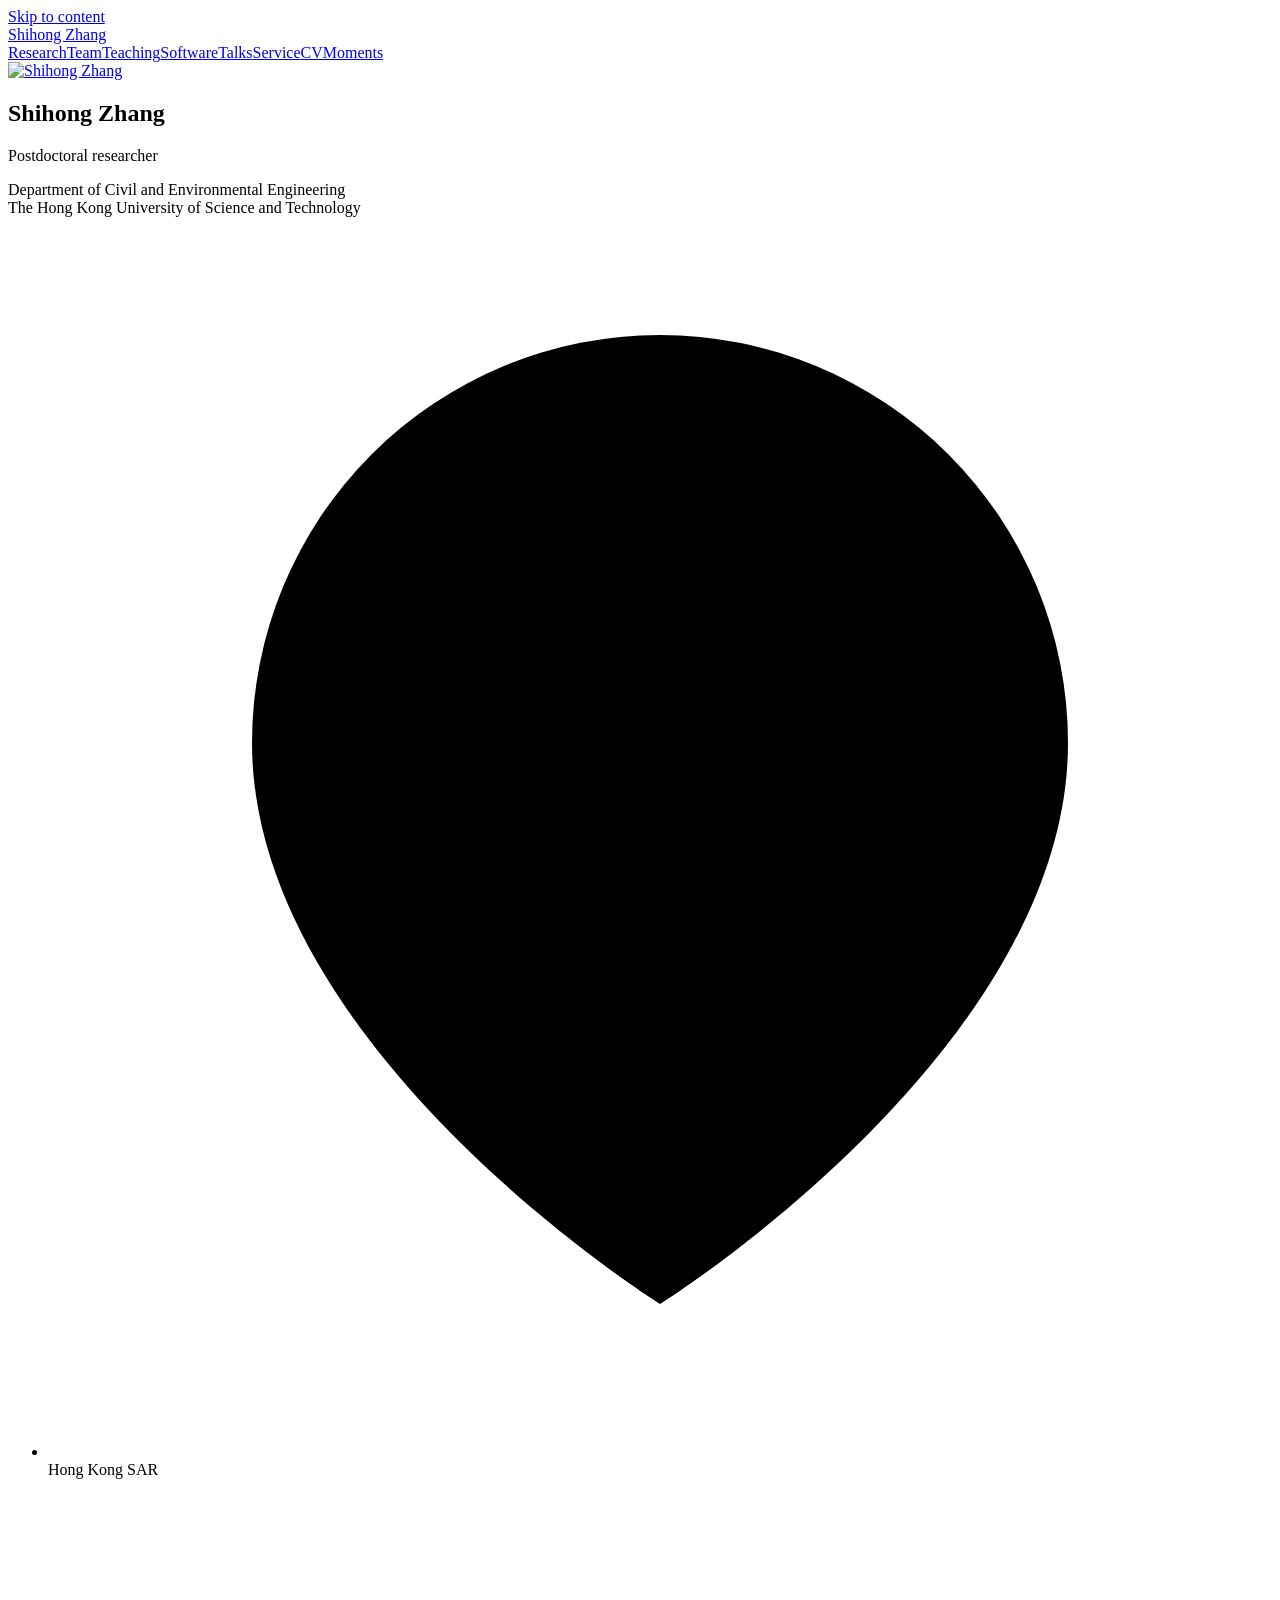
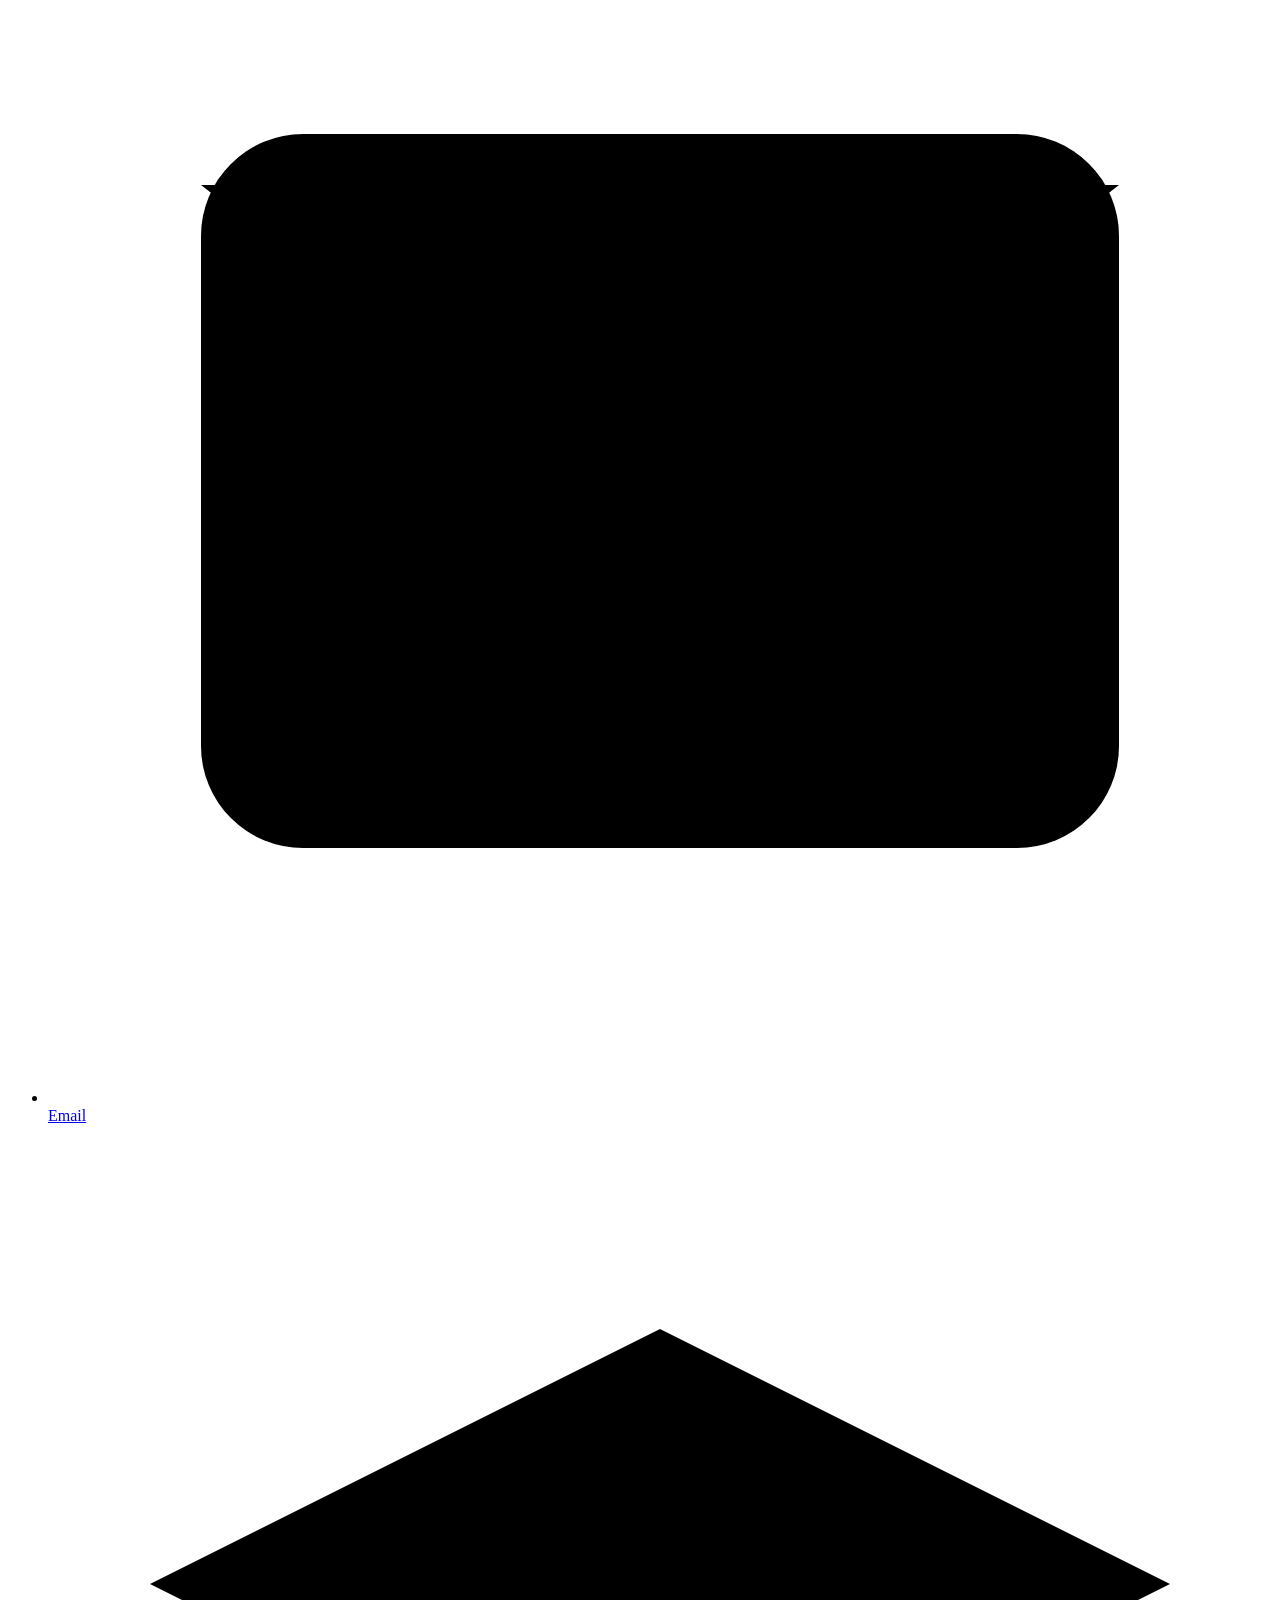
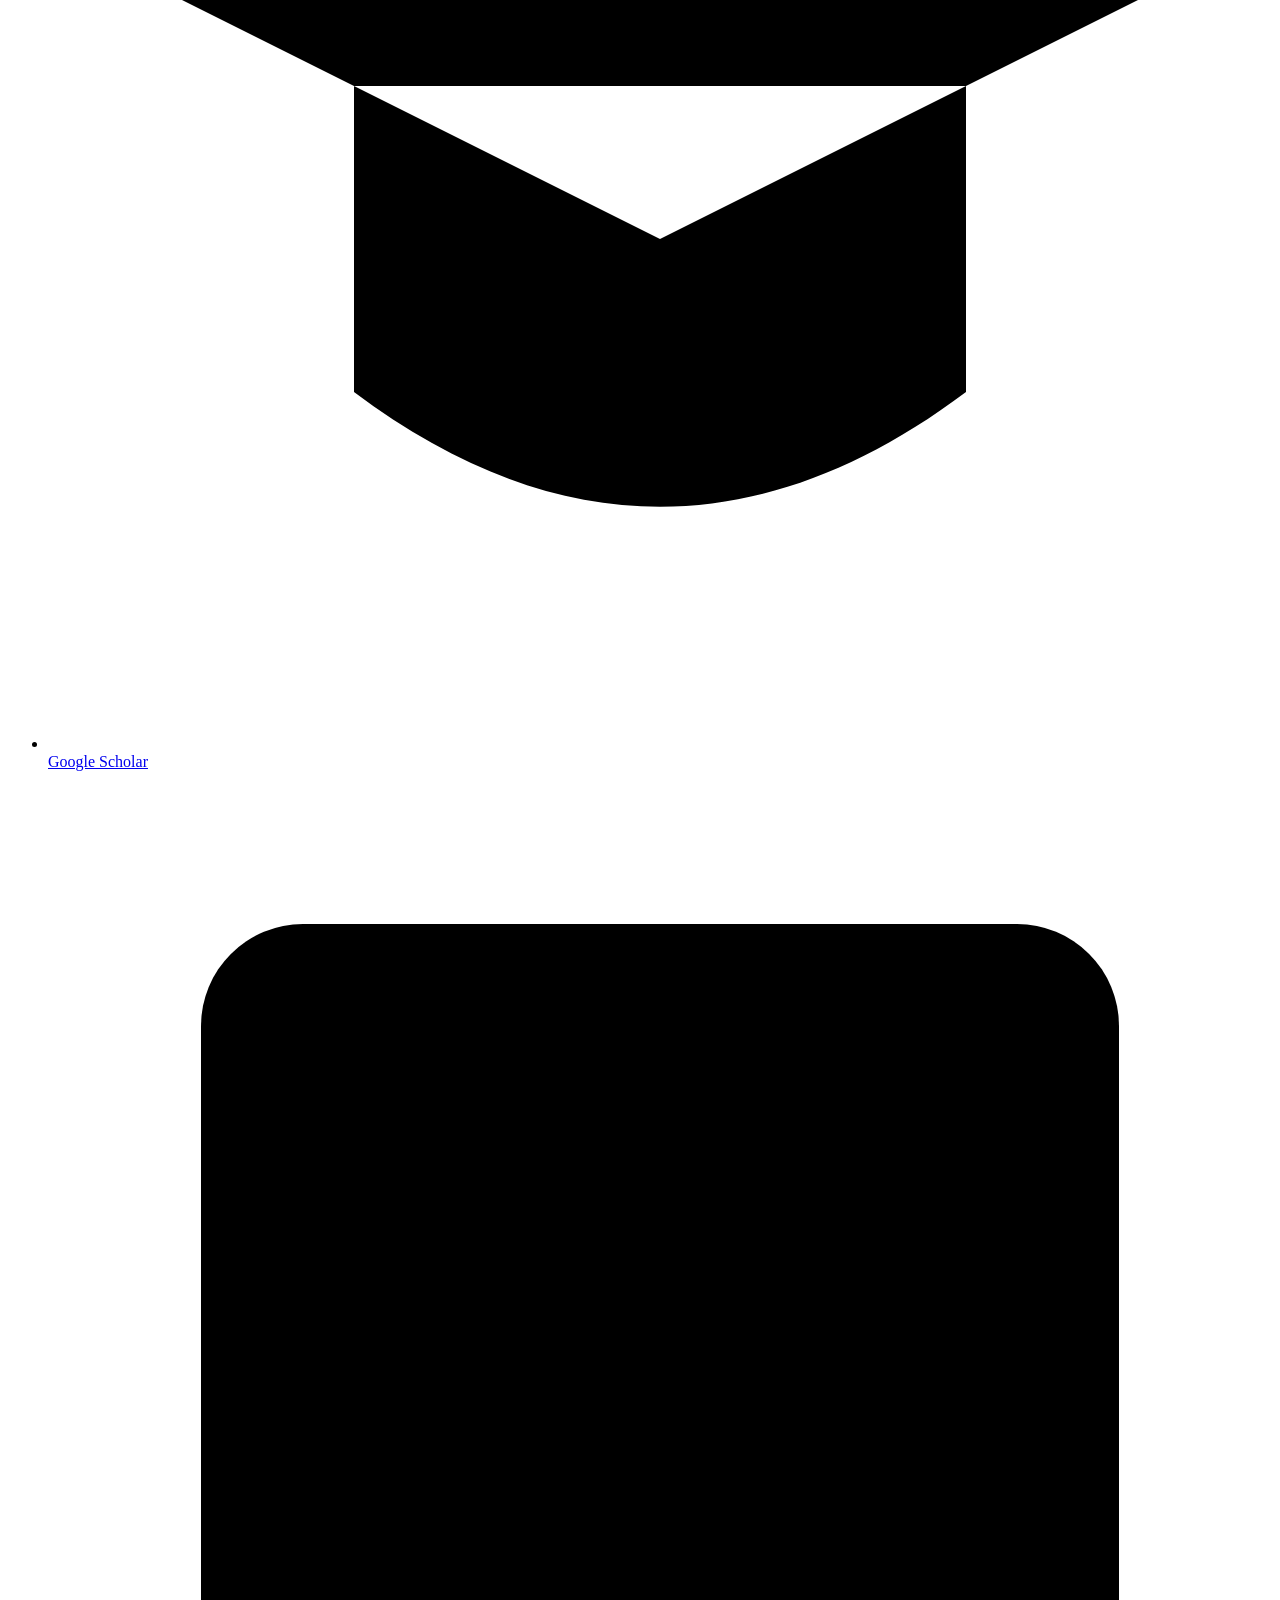
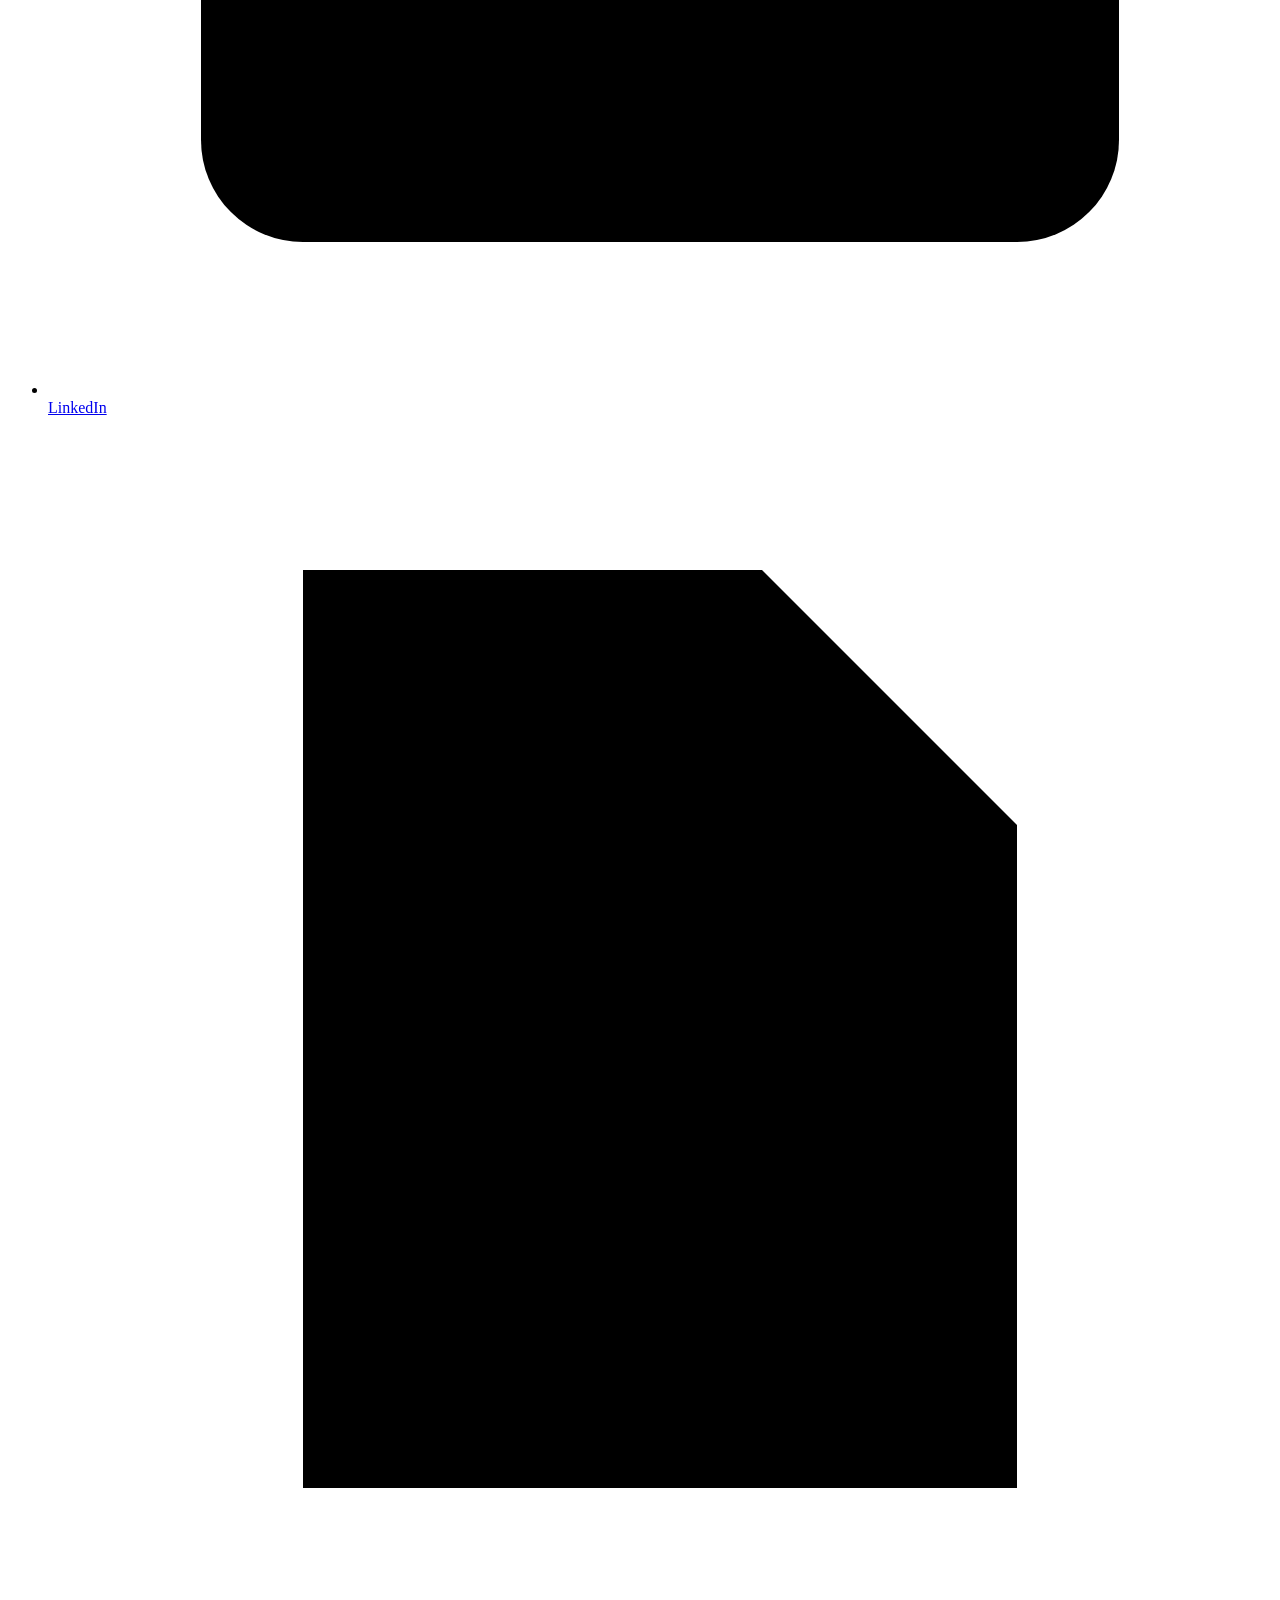
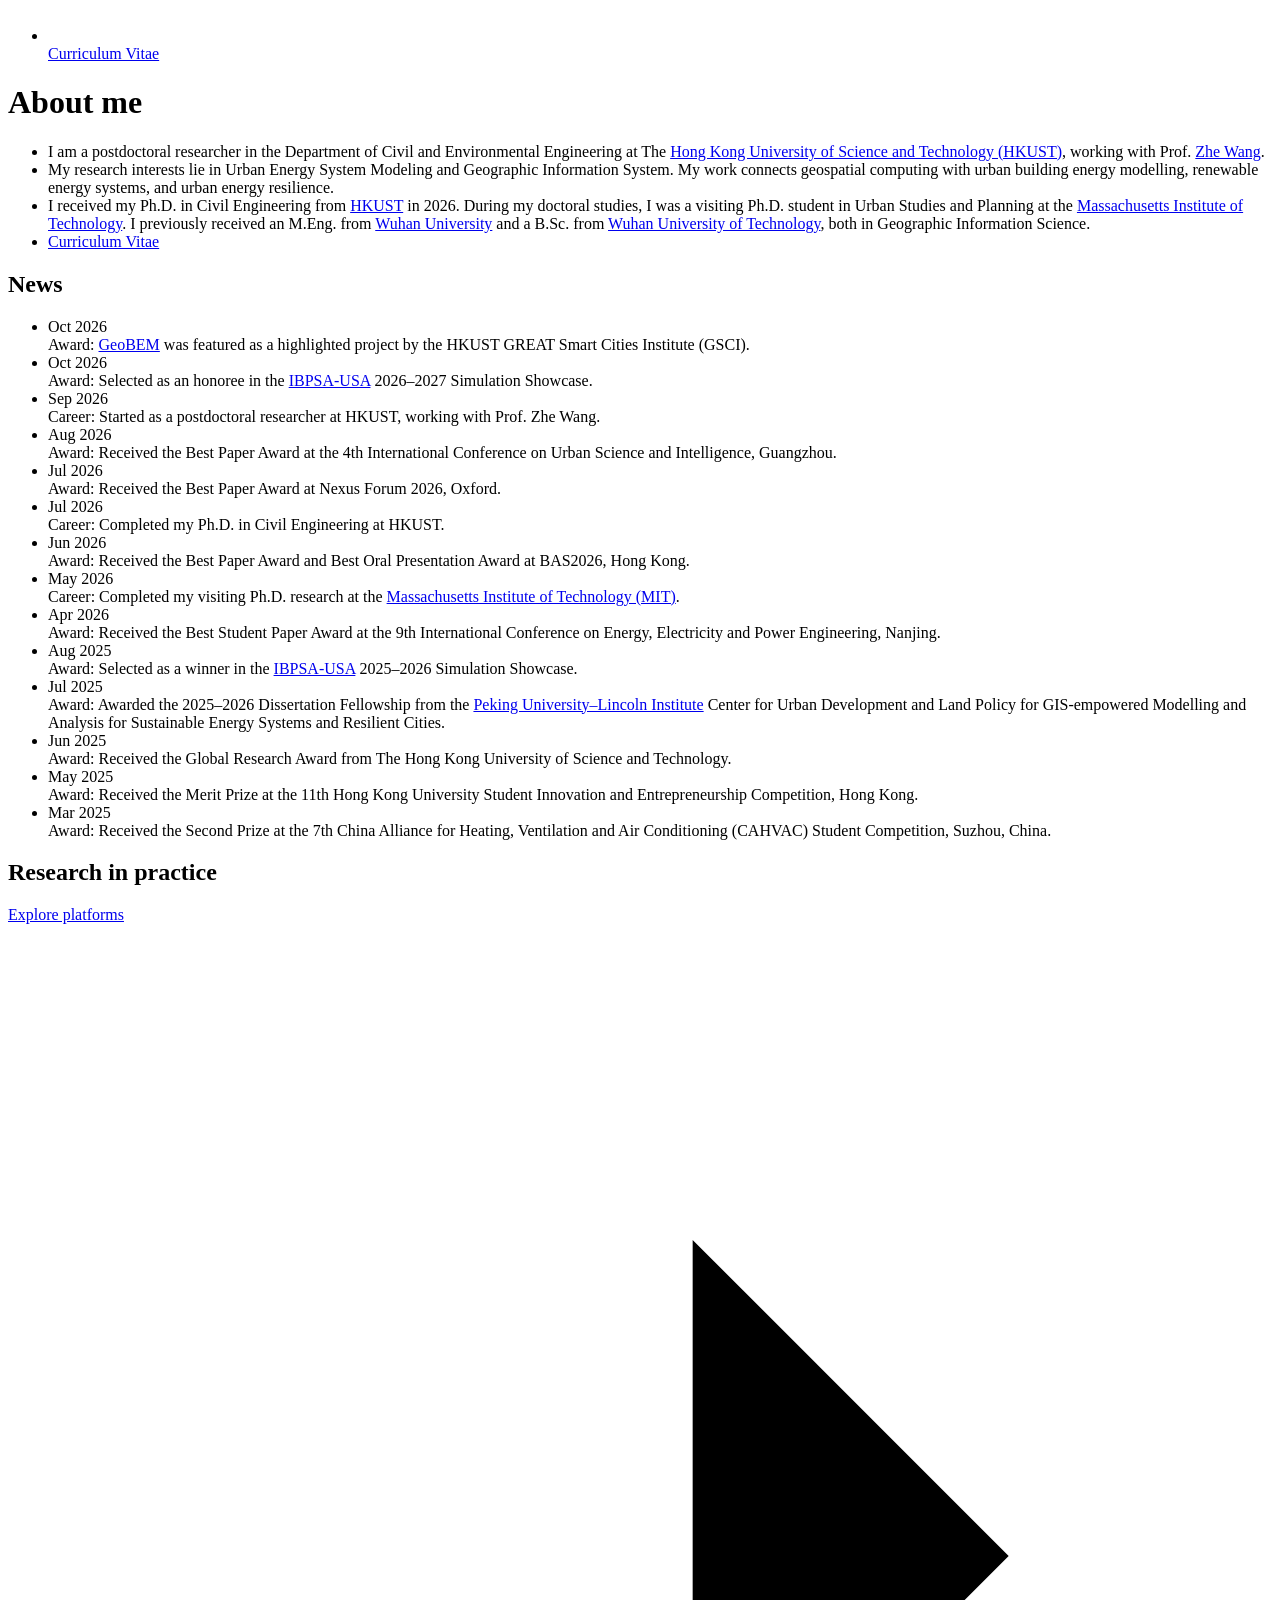
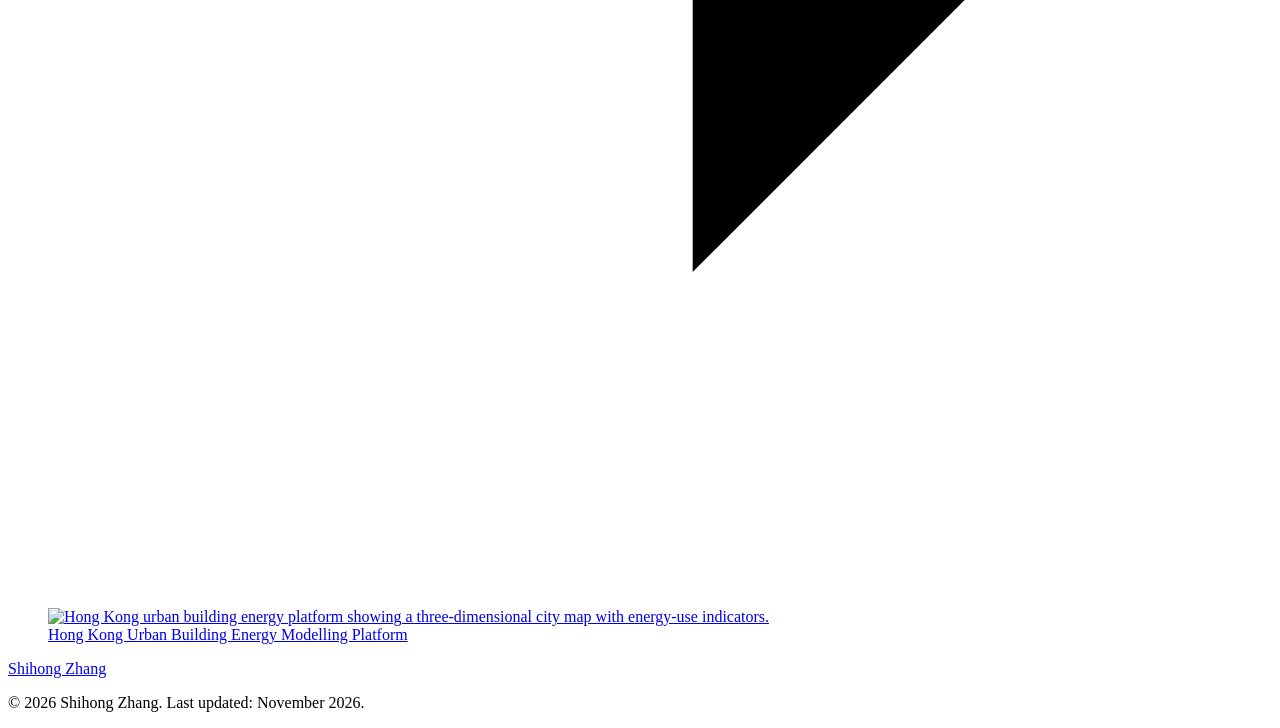
==== index.html @ 248aec99 "Publish personal website pages" ====
<!doctype html>
<html lang="en">
<head>
  <meta charset="utf-8">
  <meta name="viewport" content="width=device-width, initial-scale=1">
  <meta name="description" content="Shihong Zhang is a postdoctoral researcher at HKUST working on Urban Energy System Modeling and Geographic Information System.">
  <meta name="author" content="Shihong Zhang">
  <meta name="theme-color" content="#ffffff">
  <meta property="og:title" content="About me — Shihong Zhang">
  <meta property="og:description" content="Shihong Zhang is a postdoctoral researcher at HKUST working on Urban Energy System Modeling and Geographic Information System.">
  <meta property="og:type" content="website">
  <title>About me — Shihong Zhang</title>
  <link rel="icon" href="assets/images/favicon.svg" type="image/svg+xml">
  <link rel="stylesheet" href="assets/css/style.css">
  <script src="assets/js/main.js" defer></script>
</head>
<body>
  <a class="skip-link" href="#main">Skip to content</a>
  <header class="masthead">
    <div class="masthead-inner">
      <a class="site-title" href="index.html" aria-current="page">Shihong Zhang</a>
      <button class="menu-toggle" type="button" aria-expanded="false" aria-controls="primary-nav" hidden>
        <span>Menu</span><svg viewBox="0 0 24 24" aria-hidden="true"><path d="M4 6h16M4 12h16M4 18h16"/></svg>
      </button>
      <nav id="primary-nav" class="primary-nav" aria-label="Main navigation"><a href="research.html">Research</a><a href="team.html">Team</a><a href="teaching.html">Teaching</a><a href="softwares.html">Software</a><a href="talks.html">Talks</a><a href="service.html">Service</a><a href="cv.html">CV</a><a href="moments.html">Moments</a></nav>
    </div>
  </header>
  <div class="site-layout">
    <aside class="author" aria-label="About Shihong Zhang">
      <a class="portrait-link" href="index.html" aria-label="Shihong Zhang home"><img class="portrait" src="assets/images/profile%20photo.jpeg" alt="Shihong Zhang" width="178" height="178"></a>
      <div class="author-info">
        <h2 class="author-name">Shihong Zhang</h2>
        <p class="author-role">Postdoctoral researcher</p>
        <p class="author-affiliation">Department of Civil and Environmental Engineering<br>The Hong Kong University of Science and Technology</p>
        <ul class="author-links"><li class="location-item"><span class="location"><svg class="icon" viewBox="0 0 24 24" aria-hidden="true"><path d="M20 10c0 6-8 11-8 11S4 16 4 10a8 8 0 1 1 16 0Z"/><circle cx="12" cy="10" r="2.5"/></svg>Hong Kong SAR</span></li><li><a href="mailto:szhanger@connect.ust.hk" class=""><svg class="icon" viewBox="0 0 24 24" aria-hidden="true"><rect x="3" y="5" width="18" height="14" rx="2"/><path d="m3 6 9 7 9-7"/></svg>Email</a></li><li><a href="https://scholar.google.com/citations?user=kNA4fkwAAAAJ&amp;hl=en" class="" target="_blank" rel="noopener noreferrer"><svg class="icon" viewBox="0 0 24 24" aria-hidden="true"><path d="m2 9 10-5 10 5-10 5-10-5Zm4 2v6c4 3 8 3 12 0v-6M22 9v8"/></svg>Google Scholar</a></li><li><a href="https://www.linkedin.com/in/shihong-zhang-913426249/" class="" target="_blank" rel="noopener noreferrer"><svg class="icon" viewBox="0 0 24 24" aria-hidden="true"><rect x="3" y="3" width="18" height="18" rx="2"/><path d="M7 10v7M7 7v.01M11 17v-7m0 3c0-4 6-4 6 0v4"/></svg>LinkedIn</a></li><li><a href="cv.html" class=""><svg class="icon" viewBox="0 0 24 24" aria-hidden="true"><path d="M14 3H5v18h14V8l-5-5Zm0 0v5h5M8 12h8M8 16h8"/></svg>Curriculum Vitae</a></li></ul>
      </div>
    </aside>
    <main class="page-content" id="main" tabindex="-1"><h1>About me</h1><ul class="intro-list"><li>I am a postdoctoral researcher in the Department of Civil and Environmental Engineering at The <a href="https://hkust.edu.hk/" class="" target="_blank" rel="noopener noreferrer">Hong Kong University of Science and Technology (HKUST)</a>, working with Prof. <a href="https://walterzwang.github.io/" class="" target="_blank" rel="noopener noreferrer">Zhe Wang</a>.</li><li>My research interests lie in Urban Energy System Modeling and Geographic Information System. My work connects geospatial computing with urban building energy modelling, renewable energy systems, and urban energy resilience.</li><li>I received my Ph.D. in Civil Engineering from <a href="https://hkust.edu.hk/" class="" target="_blank" rel="noopener noreferrer">HKUST</a> in 2026. During my doctoral studies, I was a visiting Ph.D. student in Urban Studies and Planning at the <a href="https://www.mit.edu/" class="" target="_blank" rel="noopener noreferrer">Massachusetts Institute of Technology</a>. I previously received an M.Eng. from <a href="https://www.whu.edu.cn/" class="" target="_blank" rel="noopener noreferrer">Wuhan University</a> and a B.Sc. from <a href="https://www.whut.edu.cn/" class="" target="_blank" rel="noopener noreferrer">Wuhan University of Technology</a>, both in Geographic Information Science.</li><li><a href="cv.html" class="">Curriculum Vitae</a></li></ul><div class="section-heading"><h2>News</h2></div><ul class="news-list"><li><span class="news-date">Oct 2026</span><div><span class="news-type award">Award:</span> <a href="https://gsc.hkust.edu.hk/geobem" class="" target="_blank" rel="noopener noreferrer">GeoBEM</a> was featured as a highlighted project by the HKUST GREAT Smart Cities Institute (GSCI).</div></li><li><span class="news-date">Oct 2026</span><div><span class="news-type award">Award:</span> Selected as an honoree in the <a href="https://www.ibpsa.us/" class="" target="_blank" rel="noopener noreferrer">IBPSA-USA</a> 2026–2027 Simulation Showcase.</div></li><li><span class="news-date">Sep 2026</span><div><span class="news-type career">Career:</span> Started as a postdoctoral researcher at HKUST, working with Prof. Zhe Wang.</div></li><li><span class="news-date">Aug 2026</span><div><span class="news-type award">Award:</span> Received the Best Paper Award at the 4th International Conference on Urban Science and Intelligence, Guangzhou.</div></li><li><span class="news-date">Jul 2026</span><div><span class="news-type award">Award:</span> Received the Best Paper Award at Nexus Forum 2026, Oxford.</div></li><li><span class="news-date">Jul 2026</span><div><span class="news-type career">Career:</span> Completed my Ph.D. in Civil Engineering at HKUST.</div></li><li><span class="news-date">Jun 2026</span><div><span class="news-type award">Award:</span> Received the Best Paper Award and Best Oral Presentation Award at BAS2026, Hong Kong.</div></li><li><span class="news-date">May 2026</span><div><span class="news-type career">Career:</span> Completed my visiting Ph.D. research at the <a href="https://www.mit.edu/" class="" target="_blank" rel="noopener noreferrer">Massachusetts Institute of Technology (MIT)</a>.</div></li><li><span class="news-date">Apr 2026</span><div><span class="news-type award">Award:</span> Received the Best Student Paper Award at the 9th International Conference on Energy, Electricity and Power Engineering, Nanjing.</div></li><li><span class="news-date">Aug 2025</span><div><span class="news-type award">Award:</span> Selected as a winner in the <a href="https://www.ibpsa.us/" class="" target="_blank" rel="noopener noreferrer">IBPSA-USA</a> 2025–2026 Simulation Showcase.</div></li><li><span class="news-date">Jul 2025</span><div><span class="news-type award">Award:</span> Awarded the 2025–2026 Dissertation Fellowship from the <a href="https://plc.pku.edu.cn/en/info/1073/4233.htm" class="" target="_blank" rel="noopener noreferrer">Peking University–Lincoln Institute</a> Center for Urban Development and Land Policy for GIS-empowered Modelling and Analysis for Sustainable Energy Systems and Resilient Cities.</div></li><li><span class="news-date">Jun 2025</span><div><span class="news-type award">Award:</span> Received the Global Research Award from The Hong Kong University of Science and Technology.</div></li><li><span class="news-date">May 2025</span><div><span class="news-type award">Award:</span> Received the Merit Prize at the 11th Hong Kong University Student Innovation and Entrepreneurship Competition, Hong Kong.</div></li><li><span class="news-date">Mar 2025</span><div><span class="news-type award">Award:</span> Received the Second Prize at the 7th China Alliance for Heating, Ventilation and Air Conditioning (CAHVAC) Student Competition, Suzhou, China.</div></li></ul><div class="section-heading"><h2>Research in practice</h2><a href="softwares.html" class="">Explore platforms <svg class="icon" viewBox="0 0 24 24" aria-hidden="true"><path d="M5 12h14m-6-6 6 6-6 6"/></svg></a></div><figure class="featured-platform"><a href="softwares.html#platform-1"><img src="assets/images/urban-energy.png" alt="Hong Kong urban building energy platform showing a three-dimensional city map with energy-use indicators." width="3012" height="1550" loading="lazy"></a><figcaption><a href="softwares.html#platform-1" class="">Hong Kong Urban Building Energy Modelling Platform</a></figcaption></figure></main>
  </div>
  <footer class="site-footer">
    <div class="footer-inner">
      <div class="footer-top"><a href="index.html">Shihong Zhang</a></div>
      <p>© 2026 Shihong Zhang. <span>Last updated: November 2026.</span></p>
    </div>
  </footer>
</body>
</html>
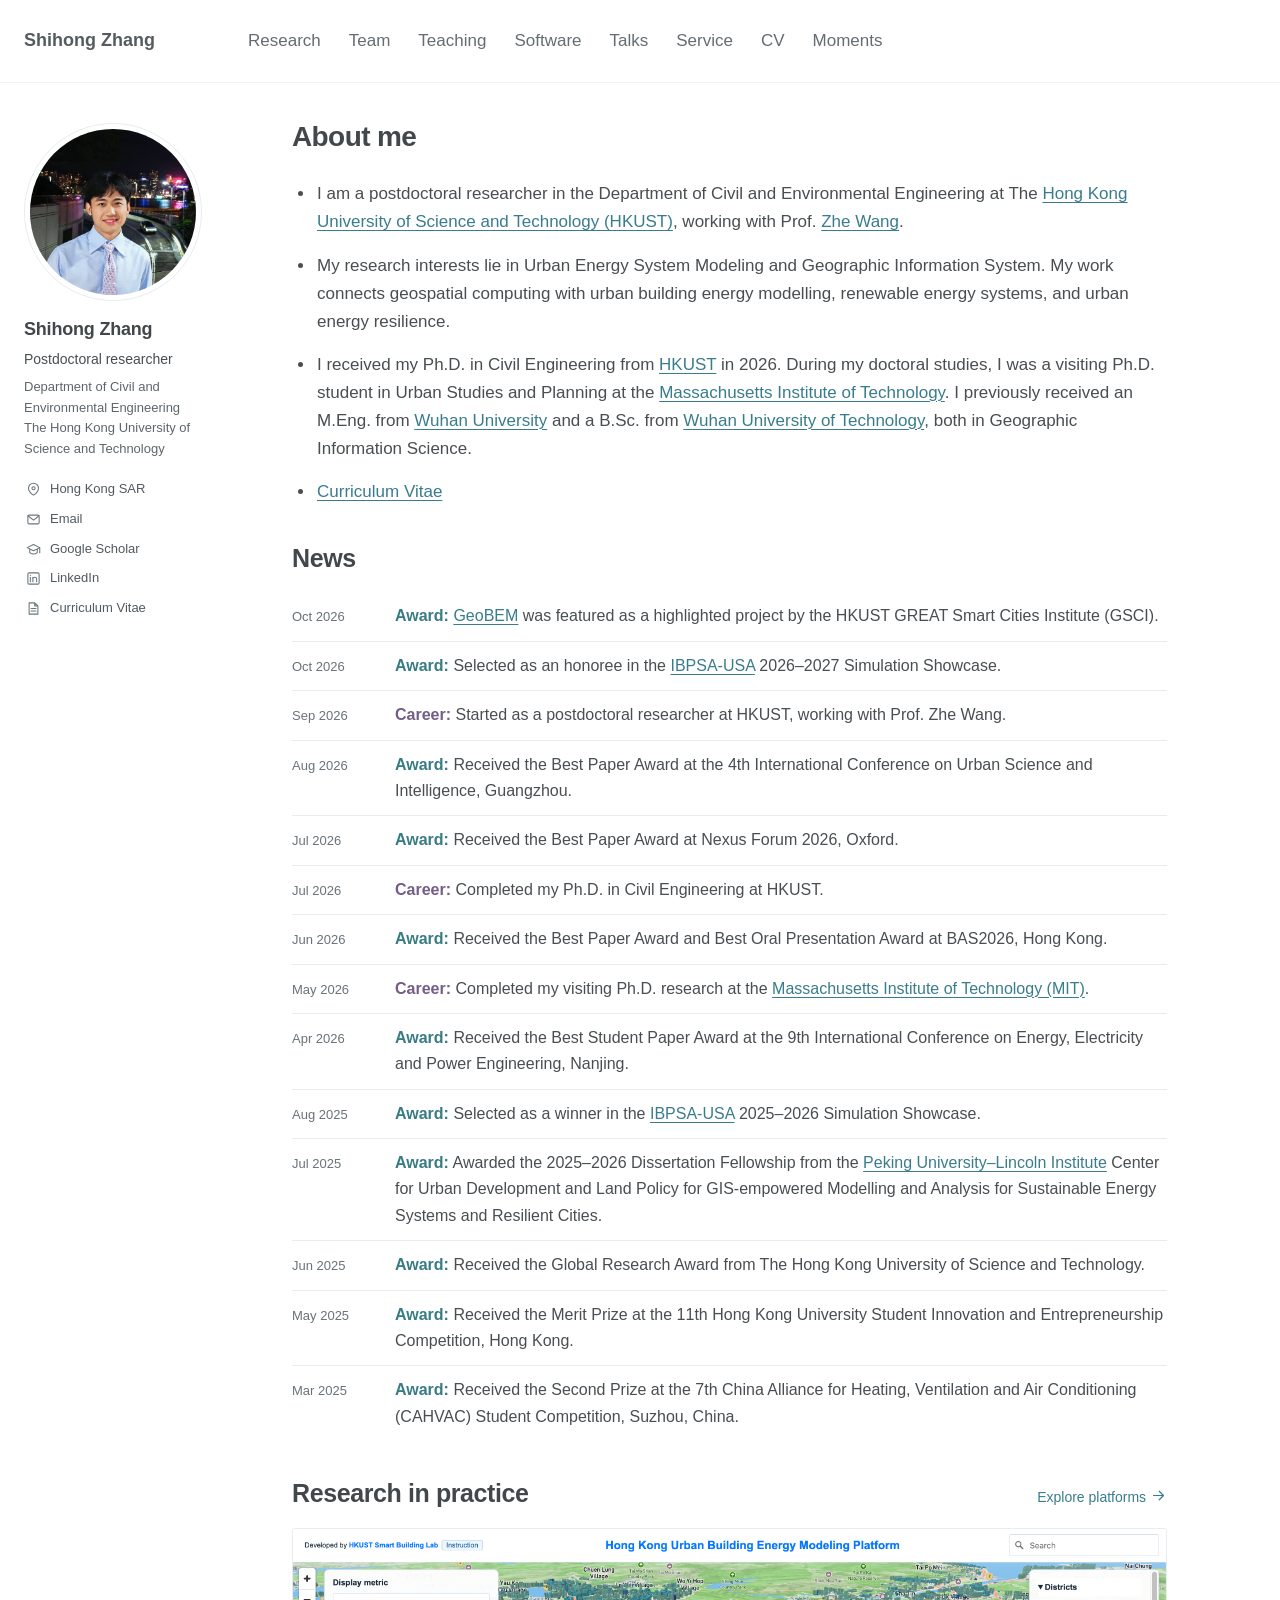
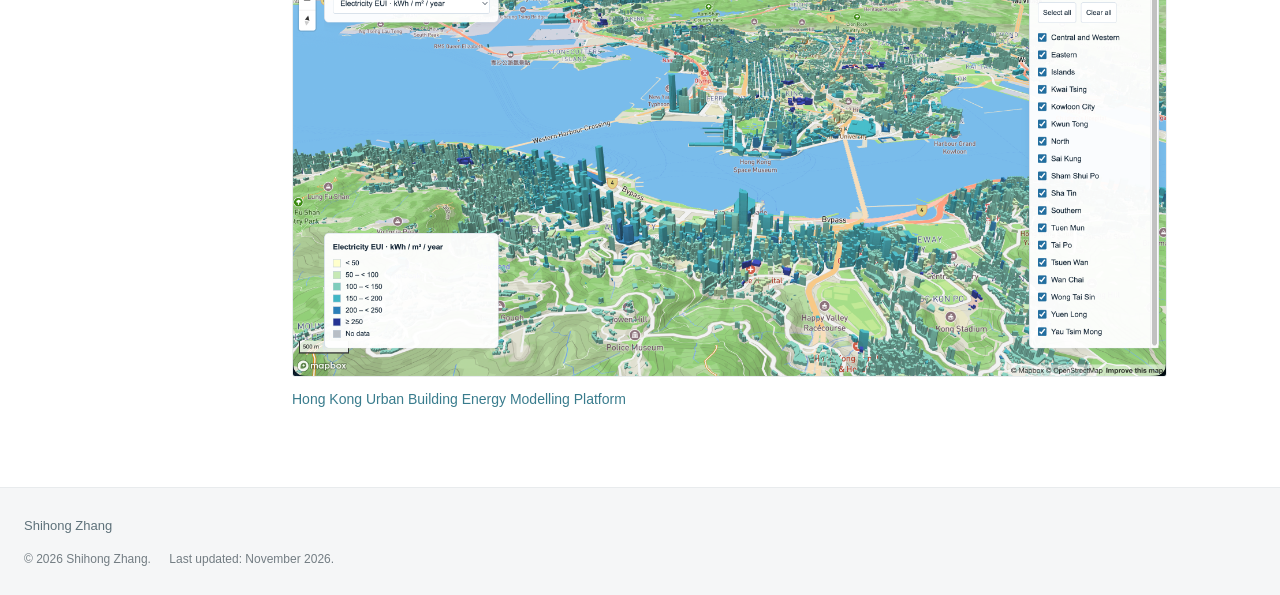
==== commit e64949e7: "Use updated mobile team stylesheet" ====
--- a/index.html
+++ b/index.html
@@ -11,7 +11,7 @@
   <meta property="og:type" content="website">
   <title>About me — Shihong Zhang</title>
   <link rel="icon" href="assets/images/favicon.svg" type="image/svg+xml">
-  <link rel="stylesheet" href="assets/css/style.css">
+  <link rel="stylesheet" href="assets/css/style.css?v=20261115-team-mobile">
   <script src="assets/js/main.js" defer></script>
 </head>
 <body>
--- a/assets/css/style.css
+++ b/assets/css/style.css
@@ -0,0 +1,251 @@
+/* Shared layout. Edit these tokens to change the whole site's appearance. */
+:root {
+  --ink: #494e52;
+  --muted: #687278;
+  --link: #397c8d;
+  --line: #e9ecee;
+  --tint: #f4f7f7;
+  --max-width: 1280px;
+  --sidebar: 225px;
+}
+* { box-sizing: border-box; }
+html { scroll-behavior: smooth; scroll-padding-top: 28px; }
+body { margin: 0; background: #fff; color: var(--ink); font: 17px/1.65 -apple-system, BlinkMacSystemFont, "Segoe UI", Arial, sans-serif; -webkit-font-smoothing: antialiased; }
+a { color: var(--link); text-decoration-thickness: 1px; text-underline-offset: 3px; }
+a:hover { color: #225765; }
+button, input { font: inherit; }
+button, a, input { -webkit-tap-highlight-color: transparent; }
+button { cursor: pointer; }
+:focus-visible { outline: 3px solid #39889e; outline-offset: 5px; }
+img { display: block; max-width: 100%; height: auto; }
+svg.icon { width: 17px; height: 17px; flex: 0 0 17px; vertical-align: -2px; fill: none; stroke: currentColor; stroke-width: 1.7; stroke-linecap: round; stroke-linejoin: round; }
+[hidden] { display: none !important; }
+.skip-link { position: fixed; left: 14px; top: -80px; z-index: 10; background: #fff; padding: 10px 18px; border: 2px solid var(--link); }
+.skip-link:focus { top: 12px; }
+.masthead { border-bottom: 1px solid #f0f1f2; }
+.masthead-inner { max-width: var(--max-width); min-height: 82px; padding: 0 24px; margin: 0 auto; display: flex; align-items: center; gap: 42px; }
+.site-title { min-width: 182px; color: #555c60; font-size: 18px; font-weight: 700; text-decoration: none; white-space: nowrap; }
+.primary-nav { display: flex; align-items: center; gap: 28px; flex: 1; }
+.primary-nav a { display: inline-flex; position: relative; padding: 27px 0; color: #656d72; text-decoration: none; font-size: 17px; white-space: nowrap; }
+.primary-nav a:last-child { margin-left: 0; }
+.primary-nav a:hover, .primary-nav a[aria-current="page"] { color: var(--link); }
+.primary-nav a[aria-current="page"]::after { content: ""; position: absolute; height: 2px; background: var(--link); bottom: 0; left: 0; right: 0; }
+.menu-toggle { border: 1px solid var(--line); background: white; border-radius: 4px; padding: 7px 10px; align-items: center; gap: 9px; color: var(--ink); }
+.menu-toggle svg { width: 20px; height: 20px; fill: none; stroke: currentColor; stroke-width: 1.5; }
+.site-layout { max-width: var(--max-width); margin: 0 auto; padding: 40px 24px 76px; display: grid; grid-template-columns: var(--sidebar) minmax(0, 1fr); gap: 43px; min-height: calc(100vh - 237px); }
+.author { font-size: 13px; line-height: 1.6; align-self: start; }
+.portrait-link { display: block; width: 178px; margin-bottom: 17px; text-decoration: none; }
+.portrait { width: 178px; height: 178px; border-radius: 50%; border: 1px solid var(--line); padding: 5px; object-fit: cover; }
+.portrait-placeholder { display: flex; align-items: center; justify-content: center; background: #edf2f1; box-shadow: inset 0 0 0 5px white; color: #54746f; font-family: Georgia, serif; font-weight: 400; font-size: 62px; letter-spacing: -4px; }
+.author-name { font-size: 18px; line-height: 1.3; margin: 0 0 7px; letter-spacing: -.2px; }
+.author-role { margin: 0 0 6px; font-size: 14px; }
+.author-affiliation { max-width: 210px; margin: 0 0 19px; color: #5d666b; }
+.author-links { list-style: none; padding: 0; margin: 0; }
+.author-links li { margin: 9px 0; }
+.author-links a, .author-links .location { display: flex; align-items: center; gap: 9px; color: #515a60; text-decoration: none; width: fit-content; }
+.author-links a:hover { color: var(--link); text-decoration: underline; }
+.author-links svg { color: #69777d; width: 15px; height: 15px; flex-basis: 15px; }
+.page-content { max-width: 875px; min-width: 0; }
+h1, h2, h3, h4 { color: #41474b; line-height: 1.3; }
+h1 { margin: -4px 0 25px; font-size: 28px; letter-spacing: -.6px; }
+h2 { margin: 36px 0 18px; font-size: 25px; letter-spacing: -.4px; }
+h3 { margin: 0 0 8px; font-size: 19px; letter-spacing: -.2px; }
+h4 { margin: 0 0 6px; font-size: 17px; }
+p { margin: 0 0 18px; }
+ul, ol { padding-left: 24px; }
+li { padding-left: 2px; margin-bottom: 10px; }
+.intro-list { margin-top: 0; padding-left: 23px; }
+.intro-list li { margin-bottom: 15px; }
+.intro-list strong { font-weight: 650; }
+.section-heading { display: flex; align-items: baseline; justify-content: space-between; gap: 16px; margin: 36px 0 18px; }
+.section-heading h2 { margin: 0; }
+.section-heading a { font-size: 14px; white-space: nowrap; text-decoration: none; }
+.news-list { list-style: none; padding: 0; margin: 0; }
+.news-list li { display: grid; grid-template-columns: 85px 1fr; gap: 18px; padding: 11px 0; margin: 0; border-bottom: 1px solid var(--line); font-size: 16px; line-height: 1.65; }
+.news-list li:last-child { border: 0; }
+.news-date { font-size: 13px; color: var(--muted); padding-top: 3px; font-variant-numeric: tabular-nums; white-space: nowrap; }
+.news-type { font-weight: 600; color: #745d86; }
+.news-type.award { color: #377c84; }
+.news-type.education { color: #687449; }
+.news-type.funding { color: #487650; }
+.interests { display: flex; flex-wrap: wrap; gap: 9px; margin: 22px 0 0; }
+.tag { border: 1px solid #e0e7e7; padding: 4px 11px; border-radius: 3px; font-size: 13px; color: #5b747b; }
+.lead { color: #626c72; margin-top: -12px; margin-bottom: 27px; max-width: 760px; }
+.section-nav { display: flex; gap: 22px; flex-wrap: wrap; border-bottom: 1px solid var(--line); padding-bottom: 15px; margin: 24px 0 32px; font-size: 14px; }
+.section-nav a { text-decoration: none; }
+.research-themes { margin: 0; padding-left: 24px; }
+.research-themes li { margin-bottom: 16px; }
+.research-themes h3 { display: inline; font-size: 17px; }
+.research-themes p { font-size: 16px; margin: 3px 0 0; }
+.section-title { padding-bottom: 12px; border-bottom: 1px solid var(--line); }
+
+
+
+
+
+
+
+.small-note { font-size: 13px; color: var(--muted); }
+
+.publication-list { padding-left: 26px; }
+.publication { padding: 0 0 21px 6px; margin: 0 0 21px; border-bottom: 1px solid var(--line); }
+.publication::marker { color: #8a9398; font-size: 13px; }
+.publication h3 { font-size: 17px; line-height: 1.5; margin: 0 0 5px; font-weight: 650; }
+.publication .authors { font-size: 14px; margin: 0 0 3px; color: #616c73; }
+.publication .venue { font-size: 14px; margin: 0; font-style: italic; }
+.status { display: inline-block; padding: 1px 7px; margin-left: 8px; border-radius: 3px; font-size: 11px; font-style: normal; background: #f6f0e6; color: #886a34; vertical-align: 1px; white-space: nowrap; }
+
+.project-item, .record { padding: 0 0 24px; margin: 0 0 24px; border-bottom: 1px solid var(--line); }
+.project-item h3 { font-size: 18px; line-height: 1.5; }
+.project-item p, .record p { font-size: 15px; margin: 5px 0; }
+.eyebrow { display: block; text-transform: uppercase; font-size: 11px; letter-spacing: 1.2px; color: #6b8187; font-weight: 600; margin-bottom: 7px; }
+.record-header { display: flex; align-items: baseline; justify-content: space-between; gap: 20px; }
+.record-header h3 { font-size: 18px; }
+.record-date { font-size: 13px; color: var(--muted); white-space: nowrap; }
+.muted { color: var(--muted); }
+.platform { margin: 0 0 42px; padding-bottom: 35px; border-bottom: 1px solid var(--line); }
+.platform figure { margin: 0 0 22px; background: #f8f9f9; border: 1px solid var(--line); border-radius: 3px; overflow: hidden; }
+.platform figure img { width: 100%; max-height: 450px; object-fit: contain; }
+.platform figcaption { padding: 10px 14px; font-size: 12px; color: var(--muted); background: #fff; border-top: 1px solid var(--line); }
+.platform h2 { font-size: 22px; margin-top: 20px; }
+.platform p { font-size: 16px; }
+.text-link { font-size: 14px; font-weight: 550; text-decoration: none; }
+.featured-platform { margin: 0; }
+.featured-platform img { border: 1px solid var(--line); border-radius: 3px; }
+.featured-platform figcaption { margin-top: 11px; font-size: 14px; }
+.featured-platform a { text-decoration: none; }
+.talk { display: grid; grid-template-columns: 88px 1fr; gap: 22px; margin-bottom: 25px; padding-bottom: 24px; border-bottom: 1px solid var(--line); }
+.talk h3 { font-size: 18px; line-height: 1.5; }
+.talk p { font-size: 14px; margin: 4px 0; }
+.talk-location { display: flex; align-items: baseline; gap: 6px; }
+.talk-location .icon { align-self: flex-start; margin-top: 3px; width: 15px; height: 15px; flex-basis: 15px; }
+.talk-date { font-size: 13px; color: #6b7b80; padding-top: 3px; }
+.journal-list { font-size: 15px; line-height: 1.9; margin-bottom: 28px; }
+.empty-moments { margin-top: 36px; padding: 65px 30px; border: 1px dashed #dce3e5; border-radius: 4px; text-align: center; }
+.empty-moments .icon { width: 36px; height: 36px; color: #82999c; margin-bottom: 19px; }
+.empty-moments h2 { font-size: 21px; margin: 0 0 9px; }
+.empty-moments p { font-size: 15px; color: var(--muted); margin: 0; }
+.moment { margin: 0 0 40px; padding-bottom: 28px; border-bottom: 1px solid var(--line); }
+.moment img { border-radius: 3px; margin-bottom: 18px; }
+.moment time { display: block; font-size: 13px; color: var(--muted); margin-bottom: 8px; }
+.site-footer { background: #f5f6f7; border-top: 1px solid #e8ebed; font-size: 12px; color: #737d83; }
+.footer-inner { max-width: var(--max-width); padding: 27px 24px 25px; margin: 0 auto; }
+.footer-top { display: flex; align-items: center; justify-content: space-between; margin-bottom: 13px; }
+.footer-top a { color: #5e717a; text-decoration: none; font-size: 13px; }
+.footer-inner p { margin: 0; }
+.footer-inner p span { margin-left: 15px; }
+.sr-only { position: absolute; width: 1px; height: 1px; margin: -1px; padding: 0; overflow: hidden; clip: rect(0,0,0,0); white-space: nowrap; border: 0; }
+@media (min-width: 1450px) { :root { --max-width: 1320px; } .site-layout { gap: 55px; } }
+@media (max-width: 1100px) {
+  .masthead-inner { gap: 25px; }
+  .site-title { min-width: 176px; }
+  .primary-nav { gap: 20px; }
+  .primary-nav a { font-size: 15px; }
+  :root { --sidebar: 200px; }
+  .site-layout { gap: 30px; }
+}
+@media (max-width: 900px) {
+  .masthead-inner { flex-wrap: wrap; min-height: 70px; gap: 0; padding: 0 22px; }
+  .site-title { padding: 21px 0; }
+  .menu-toggle:not([hidden]) { display: inline-flex; margin-left: auto; }
+  .primary-nav { flex: 0 0 100%; flex-wrap: wrap; gap: 4px 23px; padding: 0 0 14px; }
+  .primary-nav a { padding: 8px 0; font-size: 15px; }
+  .primary-nav a:last-child { margin-left: 0; }
+  :root { --sidebar: 175px; }
+  .site-layout { padding-top: 30px; gap: 27px; }
+  .portrait-link, .portrait { width: 145px; }
+  .portrait { height: 145px; }
+  .author-affiliation { font-size: 12px; }
+  body { font-size: 16px; }
+}
+@media (max-width: 640px) {
+  .masthead-inner { padding: 0 20px; }
+  .site-title { font-size: 17px; }
+  .site-layout { display: block; padding: 26px 20px 50px; }
+  .author { display: flex; gap: 18px; padding-bottom: 26px; margin-bottom: 31px; border-bottom: 1px solid var(--line); }
+  .portrait-link { flex: 0 0 84px; width: 84px; margin: 0; }
+  .portrait { width: 84px; height: 84px; }
+  .portrait-placeholder { font-size: 32px; letter-spacing: -2px; }
+  .author-name { font-size: 18px; margin-bottom: 4px; }
+  .author-role { font-size: 13px; margin-bottom: 5px; }
+  .author-affiliation { max-width: 330px; margin-bottom: 10px; font-size: 12px; }
+  .author-links { display: flex; flex-wrap: wrap; gap: 8px 13px; }
+  .author-links li { margin: 0; font-size: 12px; padding: 0; }
+  .author-links .location-item { flex-basis: 100%; }
+  .author-links a, .author-links .location { gap: 5px; }
+  .author-links svg { width: 13px; height: 13px; flex-basis: 13px; }
+  h1 { font-size: 26px; margin-bottom: 22px; }
+  h2 { font-size: 23px; }
+  .intro-list { padding-left: 19px; }
+  .news-list li { grid-template-columns: 70px 1fr; gap: 12px; font-size: 15px; }
+  .news-date { font-size: 12px; }
+  .section-heading a { font-size: 12px; }
+  .record-header { display: block; }
+  .record-date { display: block; margin-bottom: 6px; }
+  .talk { grid-template-columns: 1fr; gap: 4px; }
+
+
+  .publication-list { padding-left: 21px; }
+  .publication { padding-left: 2px; }
+  .platform h2 { font-size: 20px; }
+  .footer-inner { padding: 23px 20px; }
+  .footer-inner p span { display: block; margin: 5px 0 0; }
+  .section-nav { gap: 10px 19px; }
+}
+@media (prefers-reduced-motion: reduce) { html { scroll-behavior: auto; } }
+@media print {
+  body { font-size: 11pt; color: #111; }
+  .masthead, .author, .site-footer, .section-nav, .skip-link { display: none !important; }
+  .site-layout { display: block; padding: 0; min-height: 0; }
+  .page-content { max-width: none; }
+  a { color: inherit; text-decoration: none; }
+  h2, h3 { break-after: avoid; }
+  .record, .publication { break-inside: avoid; }
+}
+
+/* Moments page map. The empty basemap never represents tracked visits. */
+.visitor-map { width: min(100%, 420px); margin: 48px auto 0; text-align: center; }
+.visitor-map h2 { margin: 0 0 14px; font-size: 15px; font-weight: 600; letter-spacing: 0; color: #5e717a; }
+.visitor-map-frame { min-height: 140px; }
+.visitor-map-placeholder { width: 100%; height: auto; }
+#visitor-map-widget { max-width: 100%; overflow: hidden; }
+#visitor-map-widget img, #visitor-map-widget iframe { max-width: 100%; }
+.visitor-map .visitor-map-status { font-size: 12px; line-height: 1.6; margin-top: 12px; color: #737d83; }
+
+/* Moments galleries and photography portfolio entrance. */
+.moment-gallery { display: grid; grid-template-columns: repeat(3, minmax(0, 1fr)); gap: 12px; }
+.moment-gallery a { display: block; }
+.moment-gallery img { width: 100%; height: auto; margin: 0; }
+.photography-entry { display: flex; align-items: center; gap: 18px; padding: 25px; border: 1px solid var(--line); border-radius: 4px; text-decoration: none; }
+.photography-entry > span { flex: 1; }
+.photography-entry strong { display: block; font-size: 21px; margin-bottom: 6px; }
+.photography-entry span span { display: block; color: var(--muted); font-size: 15px; }
+.photography-entry:hover { background: #f5f6f7; text-decoration: none; }
+.photography-gallery { display: grid; grid-template-columns: repeat(2, minmax(0, 1fr)); gap: 20px; }
+.photography-gallery figure { margin: 0; }
+.photography-gallery img { width: 100%; height: auto; }
+@media (max-width: 640px) {
+  .moment-gallery { gap: 6px; }
+  .photography-entry { padding: 18px; gap: 12px; }
+  .photography-entry strong { font-size: 18px; }
+  .photography-gallery { grid-template-columns: 1fr; }
+}
+
+/* Urban Group introduction and member portraits. */
+.team-intro { line-height: 1.85; margin-bottom: 28px; }
+.team-members { display: grid; grid-template-columns: repeat(4, minmax(0, 1fr)); gap: 20px; margin: 0 0 40px; }
+.team-member { margin: 0; text-align: center; }
+.team-member img { width: 100%; height: 200px; object-fit: contain; border-radius: 4px; }
+.team-member figcaption { margin-top: 12px; font-size: 16px; font-weight: 600; }
+@media (max-width: 640px) {
+  .team-members { grid-template-columns: repeat(2, minmax(0, 1fr)); gap: 24px 16px; }
+  .team-members-first > .team-member:first-child { grid-column: 1 / -1; width: calc((100% - 16px) / 2); justify-self: start; }
+  .team-member img { height: 180px; }
+}
+
+/* Slightly softer item headings on the Service page. */
+.service-details h3 { color: #626b70; }
+
+.moment-gallery-two { grid-template-columns: repeat(2, minmax(0, 1fr)); }
+.moment-gallery figure { margin: 0; }
+.moment-gallery figcaption { margin-top: 10px; text-align: center; color: var(--muted); font-size: 15px; }
